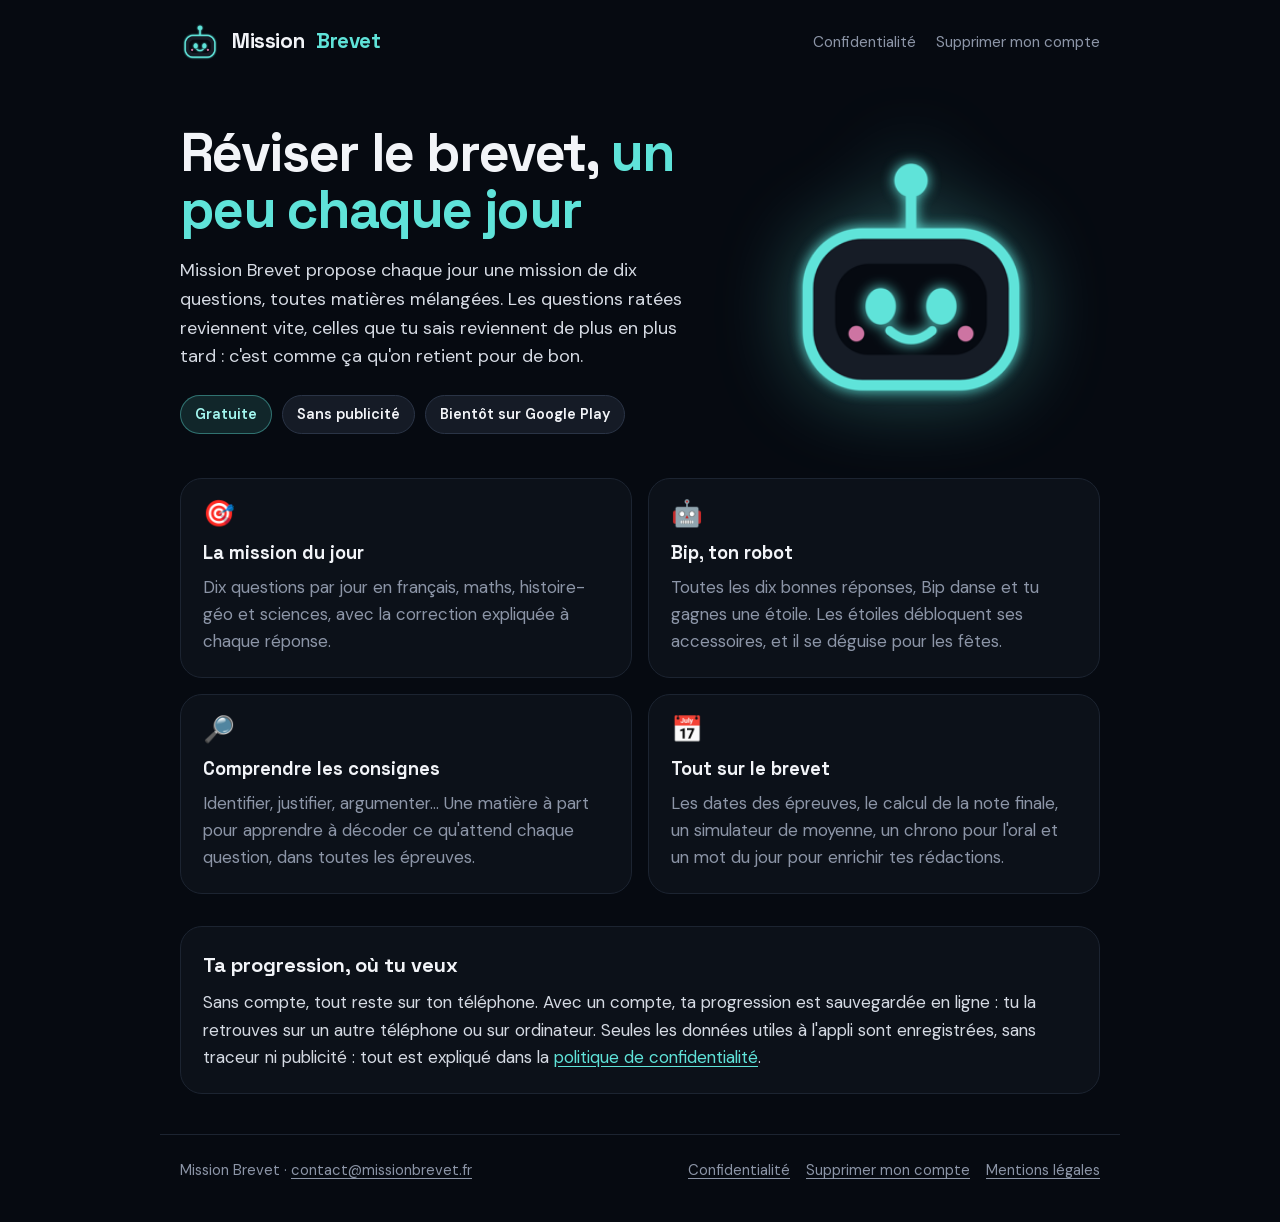
==== index.html @ 88326b26 "Publication du site (9ab7dda)" ====
<!doctype html>
<html lang="fr">
<head>
<meta charset="utf-8">
<meta name="viewport" content="width=device-width, initial-scale=1">
<title>Mission Brevet · Réviser le brevet un peu chaque jour</title>
<meta name="description" content="Mission Brevet, l'appli gratuite et sans publicité pour réviser le brevet des collèges un peu chaque jour : mission du jour, robot à faire danser, mot du jour et consignes.">
<link rel="icon" href="favicon.png" type="image/png">
<link rel="stylesheet" href="style.css">
</head>
<body>
<header class="site wrap">
  <a class="brand" href="index.html"><img src="logo.png" alt="" width="40" height="40">Mission <span>Brevet</span></a>
  <nav class="links" aria-label="Pages du site">
    <a href="confidentialite.html">Confidentialité</a>
    <a href="suppression-compte.html">Supprimer mon compte</a>
  </nav>
</header>

<main class="wrap">
  <section class="hero">
    <div>
      <h1>Réviser le brevet, <span>un peu chaque jour</span></h1>
      <p class="lead">Mission Brevet propose chaque jour une mission de dix questions, toutes matières mélangées. Les questions ratées reviennent vite, celles que tu sais reviennent de plus en plus tard : c'est comme ça qu'on retient pour de bon.</p>
      <ul class="pills" aria-label="En bref">
        <li class="pill teal">Gratuite</li>
        <li class="pill">Sans publicité</li>
        <li class="pill">Bientôt sur Google Play</li>
      </ul>
    </div>
    <img class="hero-art" src="logo.png" alt="Bip, le robot de Mission Brevet" width="256" height="256">
  </section>

  <section class="grid" aria-label="Ce que propose l'appli">
    <article class="card">
      <span class="em" aria-hidden="true">🎯</span>
      <h2>La mission du jour</h2>
      <p>Dix questions par jour en français, maths, histoire-géo et sciences, avec la correction expliquée à chaque réponse.</p>
    </article>
    <article class="card">
      <span class="em" aria-hidden="true">🤖</span>
      <h2>Bip, ton robot</h2>
      <p>Toutes les dix bonnes réponses, Bip danse et tu gagnes une étoile. Les étoiles débloquent ses accessoires, et il se déguise pour les fêtes.</p>
    </article>
    <article class="card">
      <span class="em" aria-hidden="true">🔎</span>
      <h2>Comprendre les consignes</h2>
      <p>Identifier, justifier, argumenter… Une matière à part pour apprendre à décoder ce qu'attend chaque question, dans toutes les épreuves.</p>
    </article>
    <article class="card">
      <span class="em" aria-hidden="true">📅</span>
      <h2>Tout sur le brevet</h2>
      <p>Les dates des épreuves, le calcul de la note finale, un simulateur de moyenne, un chrono pour l'oral et un mot du jour pour enrichir tes rédactions.</p>
    </article>
  </section>

  <section class="band card">
    <h2>Ta progression, où tu veux</h2>
    <p>Sans compte, tout reste sur ton téléphone. Avec un compte, ta progression est sauvegardée en ligne : tu la retrouves sur un autre téléphone ou sur ordinateur. Seules les données utiles à l'appli sont enregistrées, sans traceur ni publicité : tout est expliqué dans la <a href="confidentialite.html">politique de confidentialité</a>.</p>
  </section>
</main>

<footer class="site wrap">
  <span>Mission Brevet · <a href="mailto:contact@missionbrevet.fr">contact@missionbrevet.fr</a></span>
  <nav aria-label="Informations"><a href="confidentialite.html">Confidentialité</a><a href="suppression-compte.html">Supprimer mon compte</a><a href="mentions-legales.html">Mentions légales</a></nav>
</footer>
</body>
</html>
---- style.css ----
@font-face {
  font-family: 'DM Sans';
  font-style: normal;
  font-weight: 400;
  font-display: swap;
  src: url(fonts/dm-sans-latin-ext.woff2) format('woff2');
  unicode-range: U+0100-02BA, U+02BD-02C5, U+02C7-02CC, U+02CE-02D7, U+02DD-02FF, U+0304, U+0308, U+0329, U+1D00-1DBF, U+1E00-1E9F, U+1EF2-1EFF, U+2020, U+20A0-20AB, U+20AD-20C4, U+2113, U+2C60-2C7F, U+A720-A7FF;
}
@font-face {
  font-family: 'DM Sans';
  font-style: normal;
  font-weight: 400;
  font-display: swap;
  src: url(fonts/dm-sans-latin.woff2) format('woff2');
  unicode-range: U+0000-00FF, U+0131, U+0152-0153, U+02BB-02BC, U+02C6, U+02DA, U+02DC, U+0304, U+0308, U+0329, U+2000-206F, U+20AC, U+2122, U+2191, U+2193, U+2212, U+2215, U+FEFF, U+FFFD;
}
@font-face {
  font-family: 'DM Sans';
  font-style: normal;
  font-weight: 500;
  font-display: swap;
  src: url(fonts/dm-sans-latin-ext.woff2) format('woff2');
  unicode-range: U+0100-02BA, U+02BD-02C5, U+02C7-02CC, U+02CE-02D7, U+02DD-02FF, U+0304, U+0308, U+0329, U+1D00-1DBF, U+1E00-1E9F, U+1EF2-1EFF, U+2020, U+20A0-20AB, U+20AD-20C4, U+2113, U+2C60-2C7F, U+A720-A7FF;
}
@font-face {
  font-family: 'DM Sans';
  font-style: normal;
  font-weight: 500;
  font-display: swap;
  src: url(fonts/dm-sans-latin.woff2) format('woff2');
  unicode-range: U+0000-00FF, U+0131, U+0152-0153, U+02BB-02BC, U+02C6, U+02DA, U+02DC, U+0304, U+0308, U+0329, U+2000-206F, U+20AC, U+2122, U+2191, U+2193, U+2212, U+2215, U+FEFF, U+FFFD;
}
@font-face {
  font-family: 'DM Sans';
  font-style: normal;
  font-weight: 600;
  font-display: swap;
  src: url(fonts/dm-sans-latin-ext.woff2) format('woff2');
  unicode-range: U+0100-02BA, U+02BD-02C5, U+02C7-02CC, U+02CE-02D7, U+02DD-02FF, U+0304, U+0308, U+0329, U+1D00-1DBF, U+1E00-1E9F, U+1EF2-1EFF, U+2020, U+20A0-20AB, U+20AD-20C4, U+2113, U+2C60-2C7F, U+A720-A7FF;
}
@font-face {
  font-family: 'DM Sans';
  font-style: normal;
  font-weight: 600;
  font-display: swap;
  src: url(fonts/dm-sans-latin.woff2) format('woff2');
  unicode-range: U+0000-00FF, U+0131, U+0152-0153, U+02BB-02BC, U+02C6, U+02DA, U+02DC, U+0304, U+0308, U+0329, U+2000-206F, U+20AC, U+2122, U+2191, U+2193, U+2212, U+2215, U+FEFF, U+FFFD;
}
@font-face {
  font-family: 'DM Sans';
  font-style: normal;
  font-weight: 700;
  font-display: swap;
  src: url(fonts/dm-sans-latin-ext.woff2) format('woff2');
  unicode-range: U+0100-02BA, U+02BD-02C5, U+02C7-02CC, U+02CE-02D7, U+02DD-02FF, U+0304, U+0308, U+0329, U+1D00-1DBF, U+1E00-1E9F, U+1EF2-1EFF, U+2020, U+20A0-20AB, U+20AD-20C4, U+2113, U+2C60-2C7F, U+A720-A7FF;
}
@font-face {
  font-family: 'DM Sans';
  font-style: normal;
  font-weight: 700;
  font-display: swap;
  src: url(fonts/dm-sans-latin.woff2) format('woff2');
  unicode-range: U+0000-00FF, U+0131, U+0152-0153, U+02BB-02BC, U+02C6, U+02DA, U+02DC, U+0304, U+0308, U+0329, U+2000-206F, U+20AC, U+2122, U+2191, U+2193, U+2212, U+2215, U+FEFF, U+FFFD;
}
@font-face {
  font-family: 'Space Grotesk';
  font-style: normal;
  font-weight: 500;
  font-display: swap;
  src: url(fonts/space-grotesk-latin-ext.woff2) format('woff2');
  unicode-range: U+0100-02BA, U+02BD-02C5, U+02C7-02CC, U+02CE-02D7, U+02DD-02FF, U+0304, U+0308, U+0329, U+1D00-1DBF, U+1E00-1E9F, U+1EF2-1EFF, U+2020, U+20A0-20AB, U+20AD-20C4, U+2113, U+2C60-2C7F, U+A720-A7FF;
}
@font-face {
  font-family: 'Space Grotesk';
  font-style: normal;
  font-weight: 500;
  font-display: swap;
  src: url(fonts/space-grotesk-latin.woff2) format('woff2');
  unicode-range: U+0000-00FF, U+0131, U+0152-0153, U+02BB-02BC, U+02C6, U+02DA, U+02DC, U+0304, U+0308, U+0329, U+2000-206F, U+20AC, U+2122, U+2191, U+2193, U+2212, U+2215, U+FEFF, U+FFFD;
}
@font-face {
  font-family: 'Space Grotesk';
  font-style: normal;
  font-weight: 600;
  font-display: swap;
  src: url(fonts/space-grotesk-latin-ext.woff2) format('woff2');
  unicode-range: U+0100-02BA, U+02BD-02C5, U+02C7-02CC, U+02CE-02D7, U+02DD-02FF, U+0304, U+0308, U+0329, U+1D00-1DBF, U+1E00-1E9F, U+1EF2-1EFF, U+2020, U+20A0-20AB, U+20AD-20C4, U+2113, U+2C60-2C7F, U+A720-A7FF;
}
@font-face {
  font-family: 'Space Grotesk';
  font-style: normal;
  font-weight: 600;
  font-display: swap;
  src: url(fonts/space-grotesk-latin.woff2) format('woff2');
  unicode-range: U+0000-00FF, U+0131, U+0152-0153, U+02BB-02BC, U+02C6, U+02DA, U+02DC, U+0304, U+0308, U+0329, U+2000-206F, U+20AC, U+2122, U+2191, U+2193, U+2212, U+2215, U+FEFF, U+FFFD;
}
@font-face {
  font-family: 'Space Grotesk';
  font-style: normal;
  font-weight: 700;
  font-display: swap;
  src: url(fonts/space-grotesk-latin-ext.woff2) format('woff2');
  unicode-range: U+0100-02BA, U+02BD-02C5, U+02C7-02CC, U+02CE-02D7, U+02DD-02FF, U+0304, U+0308, U+0329, U+1D00-1DBF, U+1E00-1E9F, U+1EF2-1EFF, U+2020, U+20A0-20AB, U+20AD-20C4, U+2113, U+2C60-2C7F, U+A720-A7FF;
}
@font-face {
  font-family: 'Space Grotesk';
  font-style: normal;
  font-weight: 700;
  font-display: swap;
  src: url(fonts/space-grotesk-latin.woff2) format('woff2');
  unicode-range: U+0000-00FF, U+0131, U+0152-0153, U+02BB-02BC, U+02C6, U+02DA, U+02DC, U+0304, U+0308, U+0329, U+2000-206F, U+20AC, U+2122, U+2191, U+2193, U+2212, U+2215, U+FEFF, U+FFFD;
}
/* Mêmes couleurs et polices que l'appli : fond sombre, accents turquoise et violet. */
:root {
  --bg: #060A11; --surface: #0C1119; --surface-2: #151B26; --border: #1C2431; --border-strong: #2A3446;
  --text: #F2F4F8; --text-soft: #D5DAE3; --muted: #8C95A7; --teal: #5FE3D9; --teal-text: #A3F7F0; --gold: #FFD166;
  --teal-a: rgba(95, 227, 217, .13); --teal-line: rgba(95, 227, 217, .4);
  --font-display: "Space Grotesk", ui-sans-serif, system-ui, -apple-system, "Segoe UI", sans-serif;
  --font-body: "DM Sans", ui-sans-serif, system-ui, -apple-system, "Segoe UI", Roboto, sans-serif;
  color-scheme: dark;
}
*, *::before, *::after { box-sizing: border-box; }
html { -webkit-text-size-adjust: 100%; background: var(--bg); }
body { margin: 0; background: var(--bg); color: var(--text); font-family: var(--font-body); font-size: 17px; line-height: 1.6; -webkit-font-smoothing: antialiased; }
a { color: var(--teal); text-underline-offset: 3px; }
a:hover { color: var(--teal-text); }
:focus-visible { outline: 2px solid var(--teal); outline-offset: 3px; border-radius: 4px; }
.wrap { max-width: 960px; margin-inline: auto; padding-inline: 20px; }
.narrow { max-width: 760px; }
header.site { display: flex; align-items: center; justify-content: space-between; gap: 12px 24px; flex-wrap: wrap; padding-block: 22px; }
.brand { display: inline-flex; align-items: center; gap: 12px; color: var(--text); text-decoration: none; font-family: var(--font-display); font-weight: 700; font-size: 1.3rem; letter-spacing: -.02em; }
.brand:hover { color: var(--text); }
.brand img { width: 40px; height: 40px; }
.brand span { color: var(--teal); }
nav.links { display: flex; gap: 8px 20px; flex-wrap: wrap; font-size: .95rem; }
nav.links a { color: var(--muted); text-decoration: none; }
nav.links a:hover, nav.links a[aria-current="page"] { color: var(--text); }
.hero { display: grid; grid-template-columns: minmax(0, 1.35fr) minmax(0, 1fr); gap: 32px; align-items: center; padding-block: 40px 36px; }
.hero h1 { font-family: var(--font-display); font-weight: 700; font-size: clamp(2.2rem, 6vw, 3.4rem); line-height: 1.05; letter-spacing: -.03em; margin: 0 0 18px; }
.hero h1 span { color: var(--teal); }
.lead { color: var(--text-soft); font-size: 1.12rem; margin: 0 0 24px; }
.hero-art { justify-self: center; width: min(280px, 70vw); height: auto; filter: drop-shadow(0 0 40px rgba(95, 227, 217, .35)); }
.pills { display: flex; gap: 10px; flex-wrap: wrap; margin: 0; padding: 0; list-style: none; }
.pill { display: inline-flex; align-items: center; padding: 7px 14px; border-radius: 99px; background: var(--surface-2); border: 1px solid var(--border-strong); font-size: .9rem; font-weight: 600; }
.pill.teal { background: var(--teal-a); border-color: var(--teal-line); color: var(--teal-text); }
.grid { display: grid; grid-template-columns: repeat(2, minmax(0, 1fr)); gap: 16px; padding-block: 8px 24px; }
.card { background: var(--surface); border: 1px solid var(--border); border-radius: 22px; padding: 22px; }
.card h2 { font-family: var(--font-display); font-size: 1.15rem; margin: 8px 0 6px; }
.card p { margin: 0; color: var(--muted); }
.em { font-size: 1.6rem; line-height: 1; }
.band { margin-block: 8px 40px; }
.band h2 { font-family: var(--font-display); font-size: 1.25rem; margin: 0 0 8px; }
.band p { margin: 0; color: var(--text-soft); }
main.doc { padding-block: 16px 48px; }
.doc h1 { font-family: var(--font-display); font-size: clamp(1.8rem, 5vw, 2.4rem); line-height: 1.15; letter-spacing: -.02em; margin: 8px 0 8px; }
.doc h2 { font-family: var(--font-display); font-size: 1.25rem; margin: 34px 0 8px; }
.doc p, .doc li { color: var(--text-soft); }
.doc ul { padding-left: 1.2em; }
.doc li { margin: 6px 0; }
.updated { color: var(--muted); font-size: .92rem; margin-top: 0; }
.note { background: var(--surface); border: 1px solid var(--border); border-radius: 18px; padding: 16px 18px; }
.todo { background: rgba(255, 209, 102, .18); color: var(--gold); border-radius: 6px; padding: 0 6px; font-weight: 600; }
.steps { counter-reset: etape; list-style: none; padding: 0; }
.steps li { counter-increment: etape; position: relative; padding-left: 46px; margin: 14px 0; }
.steps li::before { content: counter(etape); position: absolute; left: 0; top: -1px; width: 30px; height: 30px; border-radius: 10px; display: grid; place-items: center; background: var(--teal-a); color: var(--teal); font-family: var(--font-display); font-weight: 700; }
footer.site { border-top: 1px solid var(--border); padding-block: 24px 40px; color: var(--muted); font-size: .92rem; display: flex; flex-wrap: wrap; gap: 10px 22px; justify-content: space-between; }
footer.site nav { display: flex; gap: 8px 16px; flex-wrap: wrap; }
footer.site a { color: var(--muted); }
footer.site a:hover { color: var(--text); }
@media (max-width: 720px) {
  body { font-size: 16px; }
  .hero { grid-template-columns: 1fr; gap: 12px; padding-top: 12px; }
  .hero-art { order: -1; width: 150px; }
  .grid { grid-template-columns: 1fr; }
}
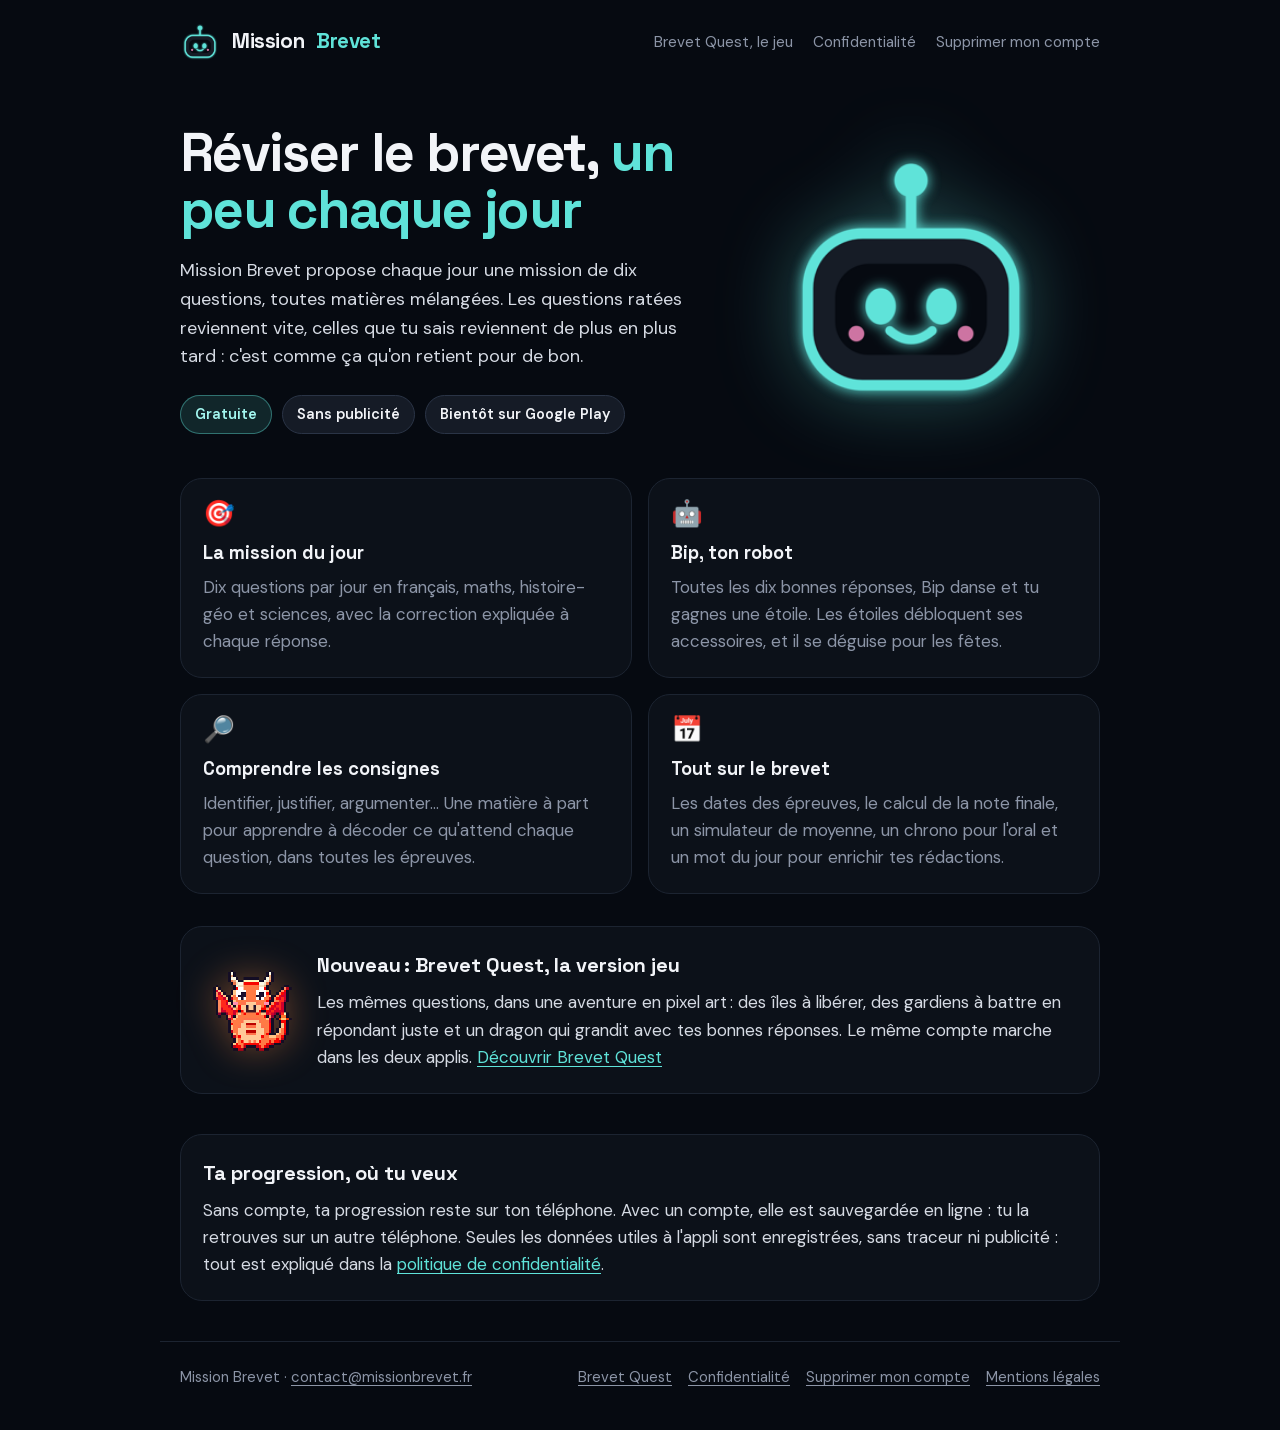
==== commit b994df69: "Publication du site (71fa1de)" ====
--- a/index.html
+++ b/index.html
@@ -12,6 +12,7 @@
 <header class="site wrap">
   <a class="brand" href="index.html"><img src="logo.png" alt="" width="40" height="40">Mission <span>Brevet</span></a>
   <nav class="links" aria-label="Pages du site">
+    <a href="brevet-quest/">Brevet Quest, le jeu</a>
     <a href="confidentialite.html">Confidentialité</a>
     <a href="suppression-compte.html">Supprimer mon compte</a>
   </nav>
@@ -54,15 +55,23 @@
     </article>
   </section>
 
+  <section class="band card quest-band">
+    <img src="brevet-quest/logo.png" alt="" width="96" height="96">
+    <div>
+      <h2>Nouveau : Brevet Quest, la version jeu</h2>
+      <p>Les mêmes questions, dans une aventure en pixel art : des îles à libérer, des gardiens à battre en répondant juste et un dragon qui grandit avec tes bonnes réponses. Le même compte marche dans les deux applis. <a href="brevet-quest/">Découvrir Brevet Quest</a></p>
+    </div>
+  </section>
+
   <section class="band card">
     <h2>Ta progression, où tu veux</h2>
-    <p>Sans compte, tout reste sur ton téléphone. Avec un compte, ta progression est sauvegardée en ligne : tu la retrouves sur un autre téléphone ou sur ordinateur. Seules les données utiles à l'appli sont enregistrées, sans traceur ni publicité : tout est expliqué dans la <a href="confidentialite.html">politique de confidentialité</a>.</p>
+    <p>Sans compte, ta progression reste sur ton téléphone. Avec un compte, elle est sauvegardée en ligne : tu la retrouves sur un autre téléphone. Seules les données utiles à l'appli sont enregistrées, sans traceur ni publicité : tout est expliqué dans la <a href="confidentialite.html">politique de confidentialité</a>.</p>
   </section>
 </main>
 
 <footer class="site wrap">
   <span>Mission Brevet · <a href="mailto:contact@missionbrevet.fr">contact@missionbrevet.fr</a></span>
-  <nav aria-label="Informations"><a href="confidentialite.html">Confidentialité</a><a href="suppression-compte.html">Supprimer mon compte</a><a href="mentions-legales.html">Mentions légales</a></nav>
+  <nav aria-label="Informations"><a href="brevet-quest/">Brevet Quest</a><a href="confidentialite.html">Confidentialité</a><a href="suppression-compte.html">Supprimer mon compte</a><a href="mentions-legales.html">Mentions légales</a></nav>
 </footer>
 </body>
 </html>
--- a/style.css
+++ b/style.css
@@ -149,6 +149,8 @@
 .card p { margin: 0; color: var(--muted); }
 .em { font-size: 1.6rem; line-height: 1; }
 .band { margin-block: 8px 40px; }
+.quest-band { display: flex; gap: 18px; align-items: center; }
+.quest-band img { flex: none; width: 96px; height: 96px; image-rendering: pixelated; filter: drop-shadow(0 0 18px rgba(255, 140, 70, .4)); }
 .band h2 { font-family: var(--font-display); font-size: 1.25rem; margin: 0 0 8px; }
 .band p { margin: 0; color: var(--text-soft); }
 main.doc { padding-block: 16px 48px; }
@@ -172,4 +174,5 @@
   .hero { grid-template-columns: 1fr; gap: 12px; padding-top: 12px; }
   .hero-art { order: -1; width: 150px; }
   .grid { grid-template-columns: 1fr; }
+  .quest-band { flex-direction: column; align-items: flex-start; }
 }
